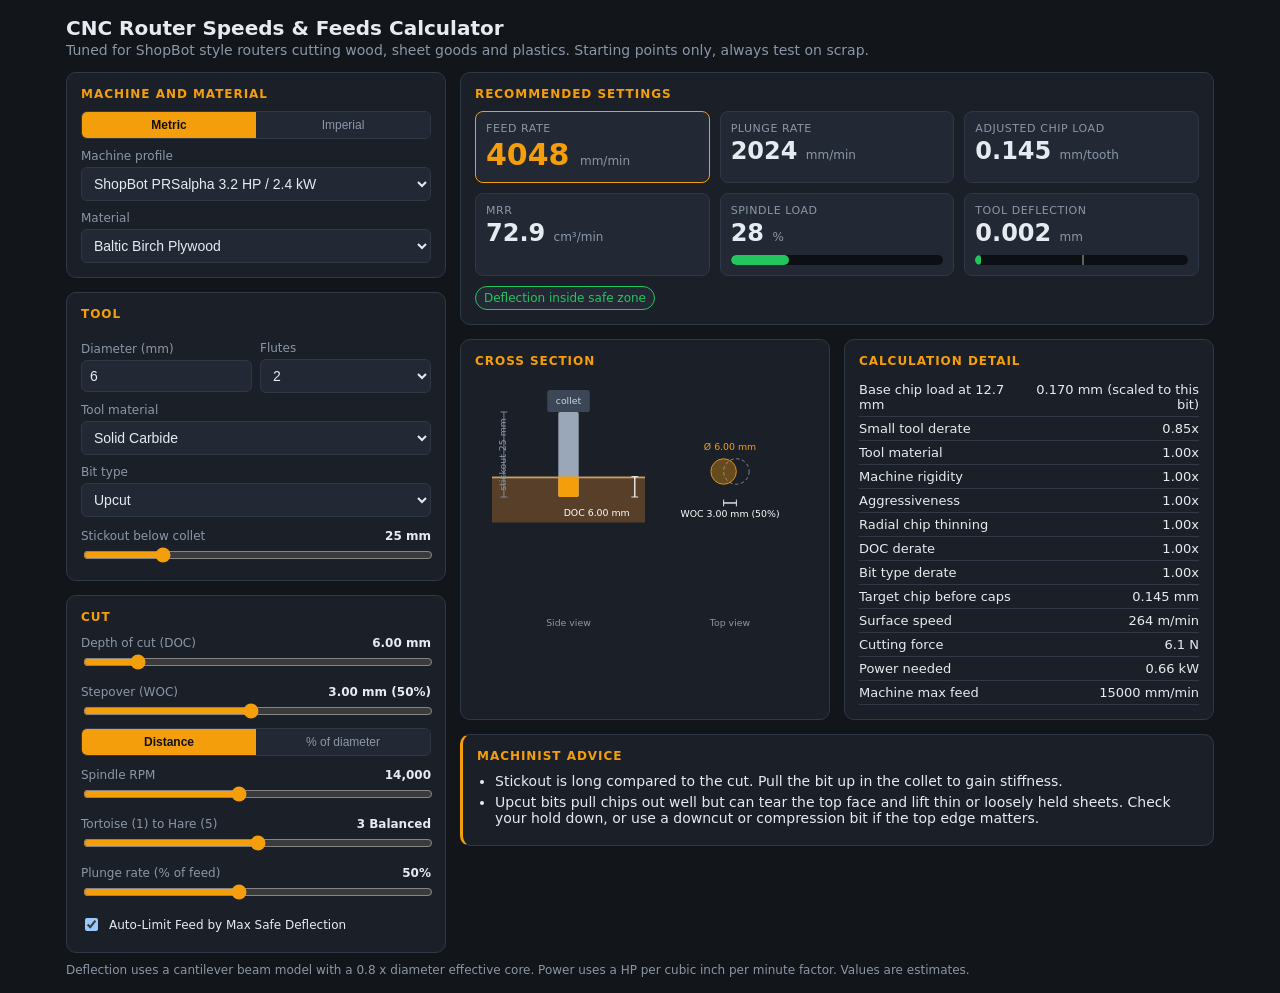
==== docs/experiments/cnc-calculator/index.html @ d8e6a0ff "docs:experiments added CNC speeds and feeds calculator" ====
<!DOCTYPE html>
<html lang="en">
<head>
  <meta charset="utf-8">
  <meta name="viewport" content="width=device-width, initial-scale=1, viewport-fit=cover">
  <title>CNC Router Speeds &amp; Feeds Calculator</title>
  <link rel="stylesheet" href="css/style.css">
</head>
<body>
  <div class="wrap">
    <h1>CNC Router Speeds &amp; Feeds Calculator</h1>
    <div class="subtitle">Tuned for ShopBot style routers cutting wood, sheet goods and plastics. Starting points only, always test on scrap.</div>

    <div class="layout">

      <!-- Left column: inputs -->
      <div>
        <div class="panel">
          <h2>Machine and material</h2>
          <div class="segmented" id="unitToggle">
            <button data-units="mm" class="on">Metric</button>
            <button data-units="in">Imperial</button>
          </div>
          <label for="machine">Machine profile</label>
          <select id="machine"></select>
          <label for="material">Material</label>
          <select id="material"></select>
        </div>

        <div class="panel">
          <h2>Tool</h2>
          <div class="row">
            <div>
              <label for="diameter">Diameter (<span class="unit-name">mm</span>)</label>
              <input type="number" id="diameter" step="any" min="0.5">
            </div>
            <div>
              <label for="flutes">Flutes</label>
              <select id="flutes">
                <option>1</option>
                <option selected>2</option>
                <option>3</option>
                <option>4</option>
              </select>
            </div>
          </div>
          <label for="toolMaterial">Tool material</label>
          <select id="toolMaterial">
            <option value="carbide">Solid Carbide</option>
            <option value="hss">HSS</option>
          </select>
          <label for="bitType">Bit type</label>
          <select id="bitType">
            <option value="up">Upcut</option>
            <option value="down">Downcut</option>
            <option value="comp">Compression</option>
          </select>
          <div class="slider-label"><span>Stickout below collet</span><b id="stickoutValue"></b></div>
          <input type="range" id="stickout">
        </div>

        <div class="panel">
          <h2>Cut</h2>
          <div class="slider-label"><span>Depth of cut (DOC)</span><b id="depthValue"></b></div>
          <input type="range" id="depthOfCut">

          <div class="slider-label"><span>Stepover (WOC)</span><b id="stepoverValue"></b></div>
          <input type="range" id="stepover">
          <div class="segmented spaced" id="stepoverToggle">
            <button data-mode="distance" class="on">Distance</button>
            <button data-mode="percent">% of diameter</button>
          </div>

          <div class="slider-label"><span>Spindle RPM</span><b id="rpmValue"></b></div>
          <input type="range" id="rpm" min="6000" max="24000" step="500">

          <div class="slider-label"><span>Tortoise (1) to Hare (5)</span><b id="aggressivenessValue"></b></div>
          <input type="range" id="aggressiveness" min="1" max="5" step="1">

          <div class="slider-label"><span>Plunge rate (% of feed)</span><b id="plungeValue"></b></div>
          <input type="range" id="plunge" min="10" max="100" step="5">

          <label class="checkbox-row">
            <input type="checkbox" id="autoLimit" checked> Auto-Limit Feed by Max Safe Deflection
          </label>
        </div>
      </div>

      <!-- Right column: results -->
      <div>
        <div class="panel">
          <h2>Recommended settings</h2>
          <div class="readouts">
            <div class="card hero"><div class="label">Feed rate</div><div class="value" id="outFeed"></div></div>
            <div class="card"><div class="label">Plunge rate</div><div class="value" id="outPlunge"></div></div>
            <div class="card"><div class="label">Adjusted chip load</div><div class="value" id="outChipLoad"></div></div>
            <div class="card"><div class="label">MRR</div><div class="value" id="outMrr"></div></div>
            <div class="card">
              <div class="label">Spindle load</div>
              <div class="value" id="outLoad"></div>
              <div class="bar"><div class="fill" id="loadBar"></div></div>
            </div>
            <div class="card">
              <div class="label">Tool deflection</div>
              <div class="value" id="outDeflection"></div>
              <div class="bar"><div class="fill" id="deflectionBar"></div><div class="limit-mark"></div></div>
            </div>
          </div>
          <div class="badges" id="badges"></div>
        </div>

        <div class="two-col">
          <div class="panel"><h2>Cross section</h2><svg id="diagram" viewBox="0 0 400 300"></svg></div>
          <div class="panel"><h2>Calculation detail</h2><table id="detailTable"></table></div>
        </div>

        <div class="panel advice">
          <h2>Machinist advice</h2>
          <ul id="adviceList"></ul>
        </div>
      </div>
    </div>

    <div class="footnote">Deflection uses a cantilever beam model with a 0.8 x diameter effective core. Power uses a HP per cubic inch per minute factor. Values are estimates.</div>
  </div>

  <!-- Order matters: each file uses the ones above it -->
  <script src="js/data.js"></script>
  <script src="js/format.js"></script>
  <script src="js/calc.js"></script>
  <script src="js/advice.js"></script>
  <script src="js/diagram.js"></script>
  <script src="js/ui.js"></script>
  <script src="js/main.js"></script>
</body>
</html>
---- docs/experiments/cnc-calculator/css/style.css ----
/* CNC Router Speeds & Feeds Calculator
   Dark industrial theme. Colors live in the variables below. */

:root {
  color-scheme: dark;
  --bg: #12151a;
  --panel: #1b2028;
  --panel-alt: #222934;
  --line: #2f3846;
  --text: #e6ebf2;
  --muted: #8b97a8;
  --accent: #f59e0b;
  --good: #22c55e;
  --warn: #eab308;
  --bad: #ef4444;
}

* { box-sizing: border-box; }

html, body {
  margin: 0;
  background: var(--bg);
  color: var(--text);
  font-family: system-ui, -apple-system, "Segoe UI", Roboto, sans-serif;
  font-size: 14px;
}

/* ---------- Page layout ---------- */

.wrap { max-width: 1180px; margin: 0 auto; padding: 16px; }
h1 { font-size: 20px; margin: 0 0 2px; }
.subtitle { color: var(--muted); margin-bottom: 14px; }
.footnote { color: var(--muted); font-size: 12px; margin-top: 10px; }

.layout {
  display: grid;
  grid-template-columns: minmax(300px, 380px) 1fr;
  gap: 14px;
}

.two-col {
  display: grid;
  grid-template-columns: 1fr 1fr;
  gap: 14px;
  margin-top: 14px;
}

@media (max-width: 820px) {
  .layout, .two-col { grid-template-columns: 1fr; }
}

/* ---------- Panels ---------- */

.panel {
  background: var(--panel);
  border: 1px solid var(--line);
  border-radius: 10px;
  padding: 14px;
}
.panel + .panel { margin-top: 14px; }
.two-col .panel + .panel { margin-top: 0; }

.panel h2 {
  font-size: 12px;
  letter-spacing: 0.08em;
  text-transform: uppercase;
  color: var(--accent);
  margin: 0 0 10px;
}

/* ---------- Form controls ---------- */

label { display: block; color: var(--muted); font-size: 12px; margin: 10px 0 4px; }

.row { display: flex; gap: 8px; align-items: center; }
.row > * { flex: 1; }

select,
input[type=number] {
  width: 100%;
  background: var(--panel-alt);
  color: var(--text);
  border: 1px solid var(--line);
  border-radius: 6px;
  padding: 7px 8px;
  font-size: 14px;
}

input[type=range] { width: 100%; accent-color: var(--accent); }

.slider-label {
  display: flex;
  justify-content: space-between;
  color: var(--muted);
  font-size: 12px;
  margin: 12px 0 2px;
}
.slider-label b { color: var(--text); font-weight: 600; }

.segmented { display: flex; border: 1px solid var(--line); border-radius: 6px; overflow: hidden; }
.segmented button {
  flex: 1;
  background: var(--panel-alt);
  color: var(--muted);
  border: 0;
  padding: 6px;
  cursor: pointer;
  font-size: 12px;
}
.segmented button.on { background: var(--accent); color: #111; font-weight: 700; }
.segmented.spaced { margin-top: 6px; }

.checkbox-row { display: flex; gap: 8px; align-items: center; margin-top: 12px; color: var(--text); }

/* ---------- Readout cards ---------- */

.readouts { display: grid; grid-template-columns: repeat(3, 1fr); gap: 10px; }
@media (max-width: 560px) { .readouts { grid-template-columns: repeat(2, 1fr); } }

.card { background: var(--panel-alt); border: 1px solid var(--line); border-radius: 8px; padding: 10px; }
.card .label { font-size: 11px; color: var(--muted); text-transform: uppercase; letter-spacing: 0.05em; }
.card .value { font-size: 24px; font-weight: 700; margin-top: 2px; }
.card .unit { font-size: 12px; color: var(--muted); font-weight: 400; }
.card.hero { border-color: var(--accent); }
.card.hero .value { color: var(--accent); font-size: 30px; }

/* Status bars under the load and deflection readouts */
.bar { height: 10px; background: #0c0f13; border-radius: 6px; position: relative; margin-top: 8px; overflow: hidden; }
.bar .fill { position: absolute; left: 0; top: 0; bottom: 0; border-radius: 6px; transition: width 0.15s; }
.bar .limit-mark { position: absolute; left: 50%; top: 0; bottom: 0; width: 2px; background: #ffffff55; }

/* ---------- Badges ---------- */

.badges { display: flex; flex-wrap: wrap; gap: 6px; margin: 10px 0 0; }
.badge { font-size: 12px; padding: 4px 8px; border-radius: 999px; border: 1px solid var(--line); background: var(--panel-alt); }
.badge.warn { border-color: var(--warn); color: var(--warn); }
.badge.bad { border-color: var(--bad); color: var(--bad); }
.badge.ok { border-color: var(--good); color: var(--good); }

/* ---------- Diagram, detail table, advice ---------- */

svg { width: 100%; height: auto; display: block; }

table { width: 100%; border-collapse: collapse; font-size: 13px; }
td { padding: 4px 0; border-bottom: 1px solid var(--line); }
td:last-child { text-align: right; font-variant-numeric: tabular-nums; }

.advice { margin-top: 14px; border-left: 3px solid var(--accent); }
.advice ul { margin: 6px 0 0; padding-left: 18px; }
.advice li { margin: 5px 0; }
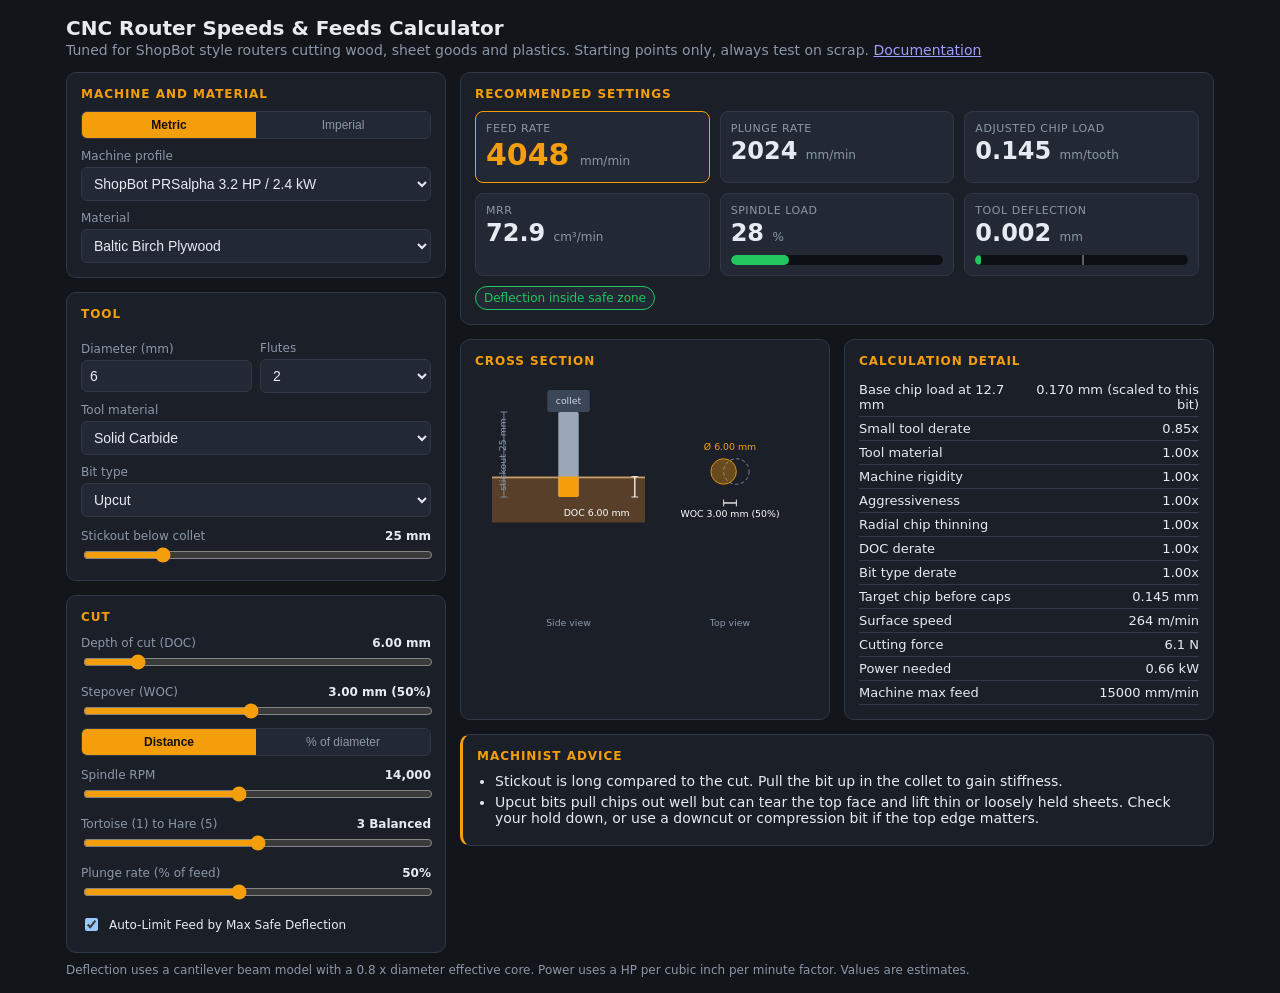
==== commit 0dd8c7e9: "docs: small fixes, specs, home heading, calculator link" ====
--- a/docs/experiments/cnc-calculator/index.html
+++ b/docs/experiments/cnc-calculator/index.html
@@ -9,7 +9,8 @@
 <body>
   <div class="wrap">
     <h1>CNC Router Speeds &amp; Feeds Calculator</h1>
-    <div class="subtitle">Tuned for ShopBot style routers cutting wood, sheet goods and plastics. Starting points only, always test on scrap.</div>
+    <div class="subtitle">Tuned for ShopBot style routers cutting wood, sheet goods and plastics. Starting points only, always test on scrap.
+      <a href="../speeds-and-feeds/">Documentation</a></div>
 
     <div class="layout">
 
